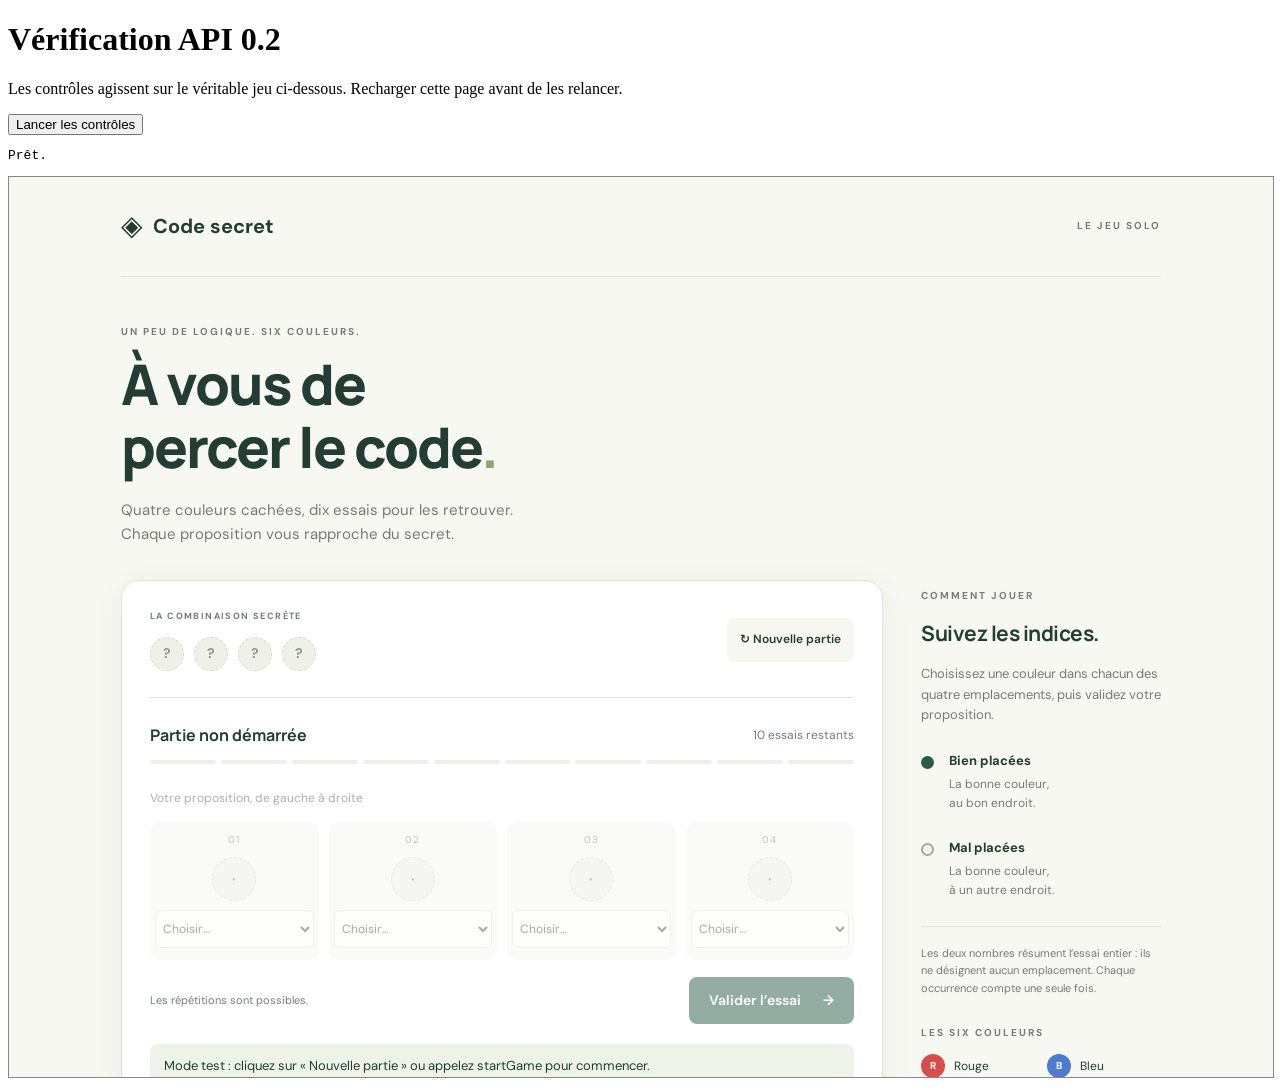
==== tests-api.html @ bb2cfe7c "feat: intégrer l’API commune 0.2 à la partie visible Transfert du commit local 45b5e33 : partager la" ====
<!doctype html>
<html lang="fr">
<head><meta charset="utf-8"><meta name="viewport" content="width=device-width,initial-scale=1"><title>Vérification API 0.2</title></head>
<body>
  <h1>Vérification API 0.2</h1>
  <p>Les contrôles agissent sur le véritable jeu ci-dessous. Recharger cette page avant de les relancer.</p>
  <button id="run" disabled>Lancer les contrôles</button>
  <pre id="output" role="status" aria-live="polite">Chargement des deux modes…</pre>
  <iframe id="test-game" src="index.html?autre=conserve&amp;test=1" title="Jeu en mode test" style="width:100%;height:900px;border:1px solid #888"></iframe>
  <iframe id="normal-game" src="index.html" title="Jeu normal" hidden></iframe>
  <script src="api-checks.js"></script>
  <script src="tests-browser.js"></script>
</body>
</html>
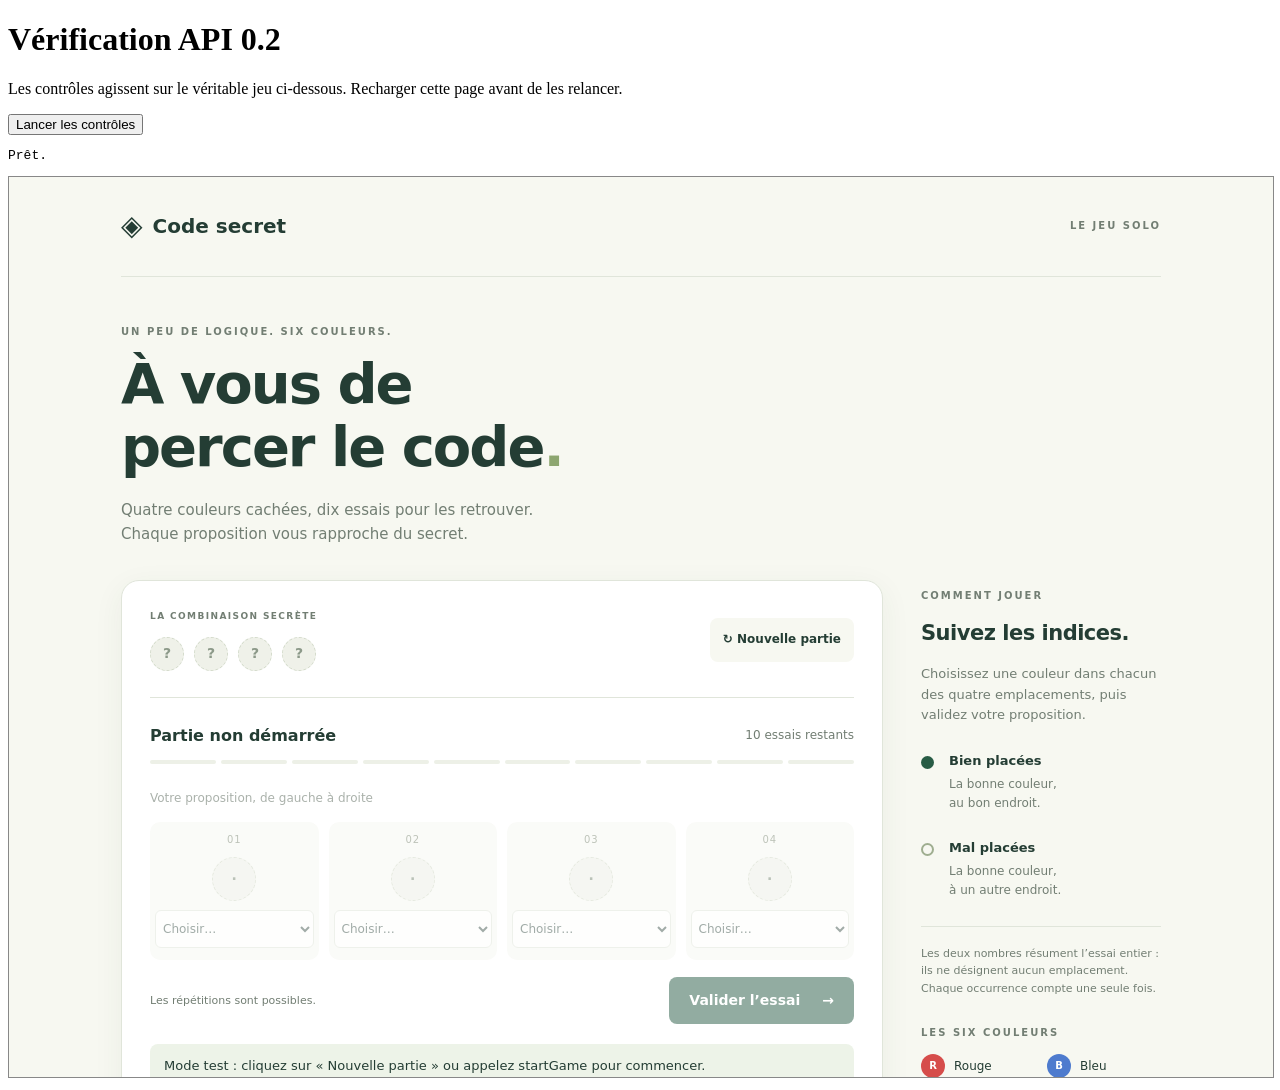
==== commit 1c33bb76: "fix: initialiser le banc API avec des cadres déjà chargés Traiter les documents déjà prêts ainsi que" ====
--- a/tests-api.html
+++ b/tests-api.html
@@ -9,6 +9,6 @@
   <iframe id="test-game" src="index.html?autre=conserve&amp;test=1" title="Jeu en mode test" style="width:100%;height:900px;border:1px solid #888"></iframe>
   <iframe id="normal-game" src="index.html" title="Jeu normal" hidden></iframe>
   <script src="api-checks.js"></script>
-  <script src="tests-browser.js"></script>
+  <script src="tests-browser.js?v=0.3.0"></script>
 </body>
 </html>
